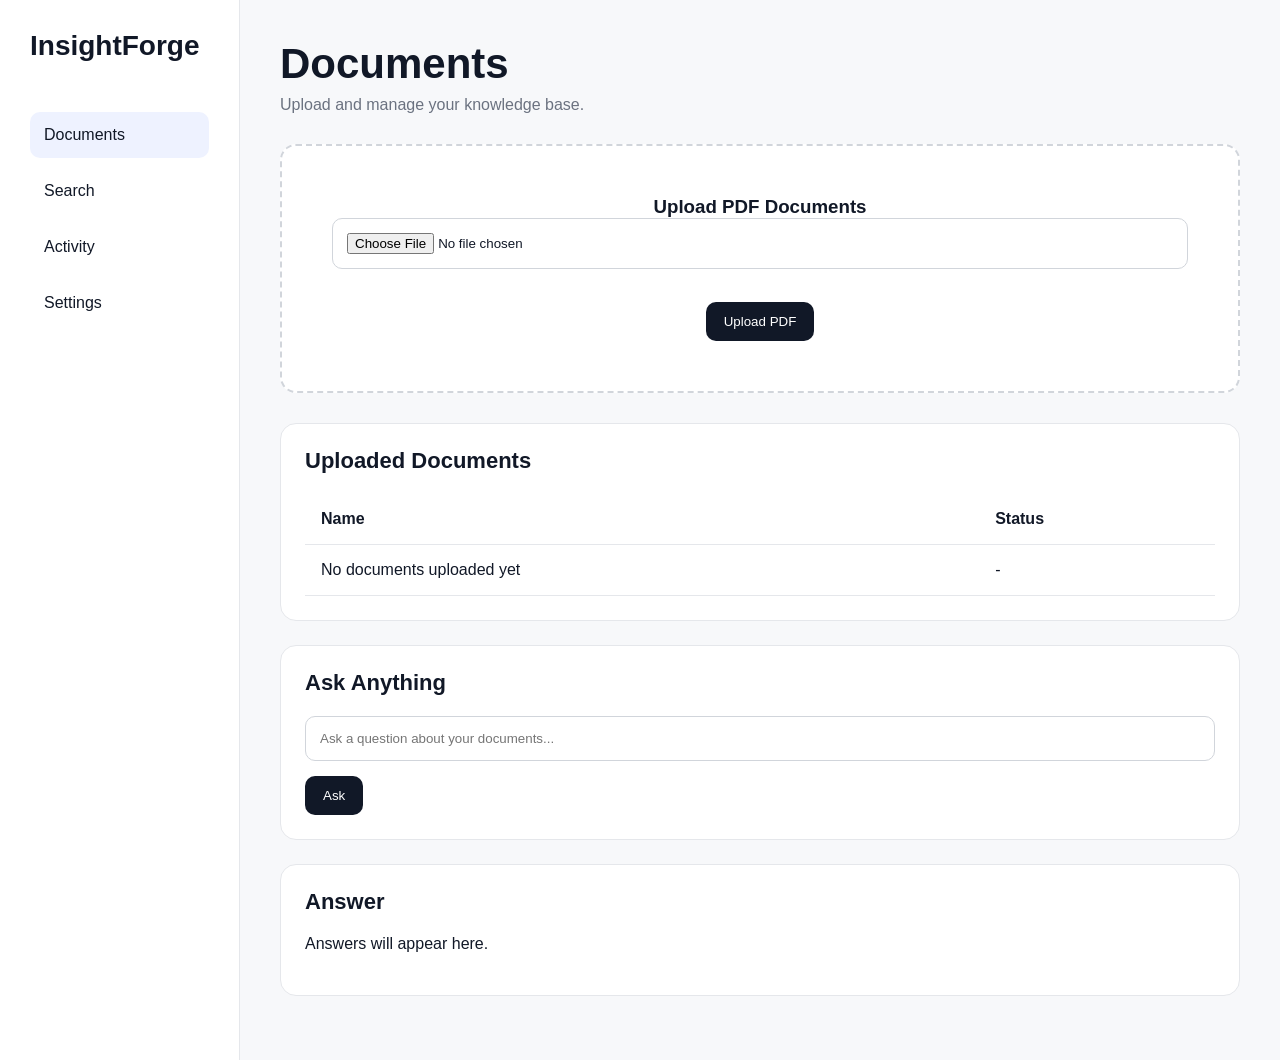
==== templates/index.html @ 0a53cc31 "InsightForge AI MVP" ====
<!DOCTYPE html>
<html>

<head>
    <title>InsightForge</title>
    <link rel="stylesheet" href="/static/css/style.css">
</head>

<body>

<div class="layout">

    <aside class="sidebar">

        <div class="logo">
            InsightForge
        </div>

        <nav>

            <div class="nav-item active">
                Documents
            </div>

            <div class="nav-item">
                Search
            </div>

            <div class="nav-item">
                Activity
            </div>

            <div class="nav-item">
                Settings
            </div>

        </nav>

    </aside>

    <main class="content">

        <div class="header">

            <h1>Documents</h1>

            <p>
                Upload and manage your knowledge base.
            </p>

        </div>

        <div class="upload-box">

            <h3>Upload PDF Documents</h3>

            <input
                type="file"
                id="pdfFile"
                accept=".pdf"
            >

            <br><br>

            <button
                onclick="uploadPDF()"
            >
                Upload PDF
            </button>

        </div>

        <div class="section">

            <div class="section-title">
                Uploaded Documents
            </div>

            <table>

                <thead>

                    <tr>
                        <th>Name</th>
                        <th>Status</th>
                    </tr>

                </thead>

                <tbody id="documentsTable">

                    <tr>
                        <td>No documents uploaded yet</td>
                        <td>-</td>
                    </tr>

                </tbody>

            </table>

        </div>

        <div class="section">

            <div class="section-title">
                Ask Anything
            </div>

            <input
                id="question"
                type="text"
                placeholder="Ask a question about your documents..."
            >

            <button
                class="ask-btn"
                onclick="askQuestion()"
            >
                Ask
            </button>

        </div>

        <div class="section">

            <div class="section-title">
                Answer
            </div>

            <div id="answer">
                Answers will appear here.
            </div>

            <br>

            <div id="sources"></div>

        </div>

    </main>

</div>

<script src="/static/js/app.js"></script>

</body>

</html>
---- static/css/style.css ----
*{
    margin:0;
    padding:0;
    box-sizing:border-box;
    font-family:Inter,sans-serif;
}

body{
    background:#F7F8FA;
    color:#111827;
}

.layout{
    display:flex;
    min-height:100vh;
}

.sidebar{
    width:240px;
    background:white;
    border-right:1px solid #E5E7EB;
    padding:30px;
}

.logo{
    font-size:28px;
    font-weight:700;
    margin-bottom:50px;
}

.nav-item{
    padding:14px;
    border-radius:10px;
    margin-bottom:10px;
    cursor:pointer;
}

.active{
    background:#EEF2FF;
}

.content{
    flex:1;
    padding:40px;
}

.header h1{
    font-size:42px;
    margin-bottom:8px;
}

.header p{
    color:#6B7280;
    margin-bottom:30px;
}

.upload-box{
    background:white;
    border:2px dashed #D1D5DB;
    border-radius:16px;
    padding:50px;
    text-align:center;
    margin-bottom:30px;
}

button{
    background:#111827;
    color:white;
    border:none;
    padding:12px 18px;
    border-radius:10px;
    cursor:pointer;
    margin-top:15px;
}

.section{
    background:white;
    border:1px solid #E5E7EB;
    border-radius:16px;
    padding:24px;
    margin-bottom:24px;
}

.section-title{
    font-size:22px;
    font-weight:600;
    margin-bottom:20px;
}

table{
    width:100%;
    border-collapse:collapse;
}

th,td{
    padding:16px;
    text-align:left;
    border-bottom:1px solid #E5E7EB;
}

input{
    width:100%;
    padding:14px;
    border:1px solid #D1D5DB;
    border-radius:10px;
}

.ask-btn{
    margin-top:15px;
}
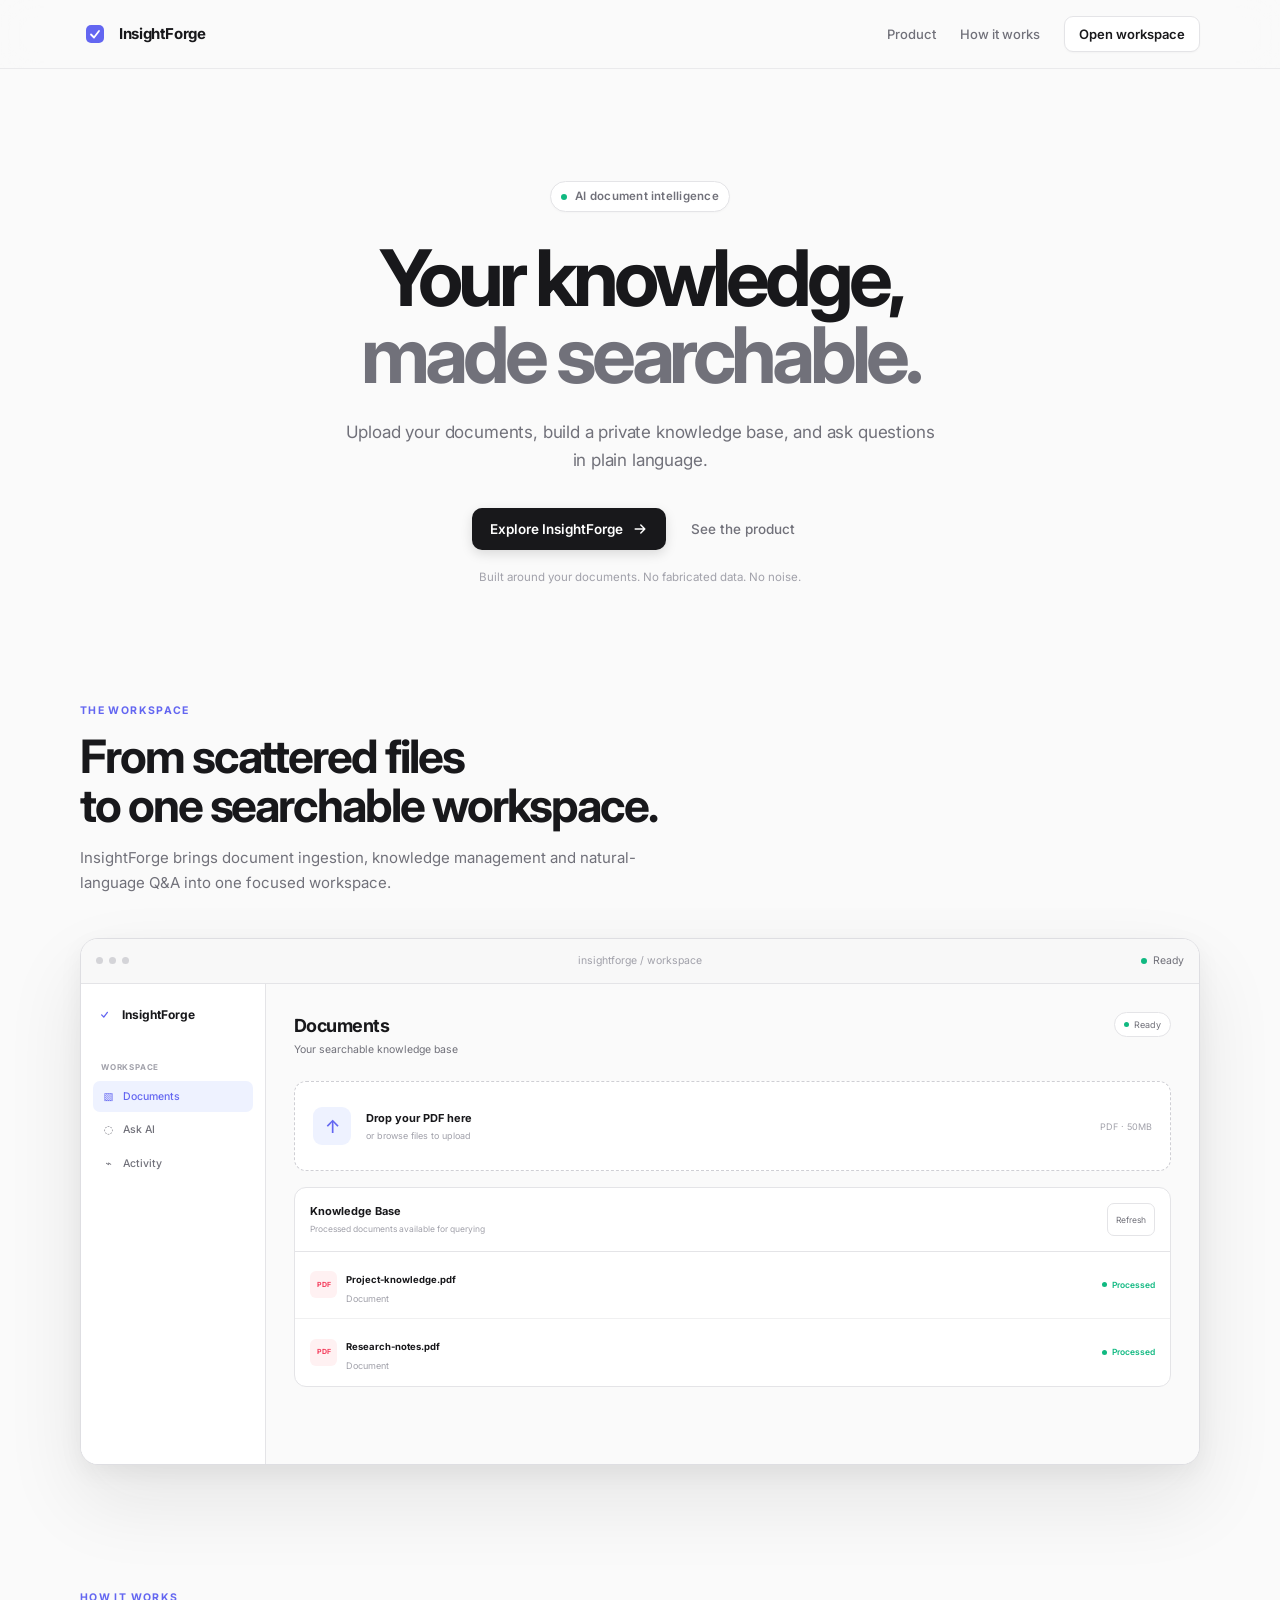
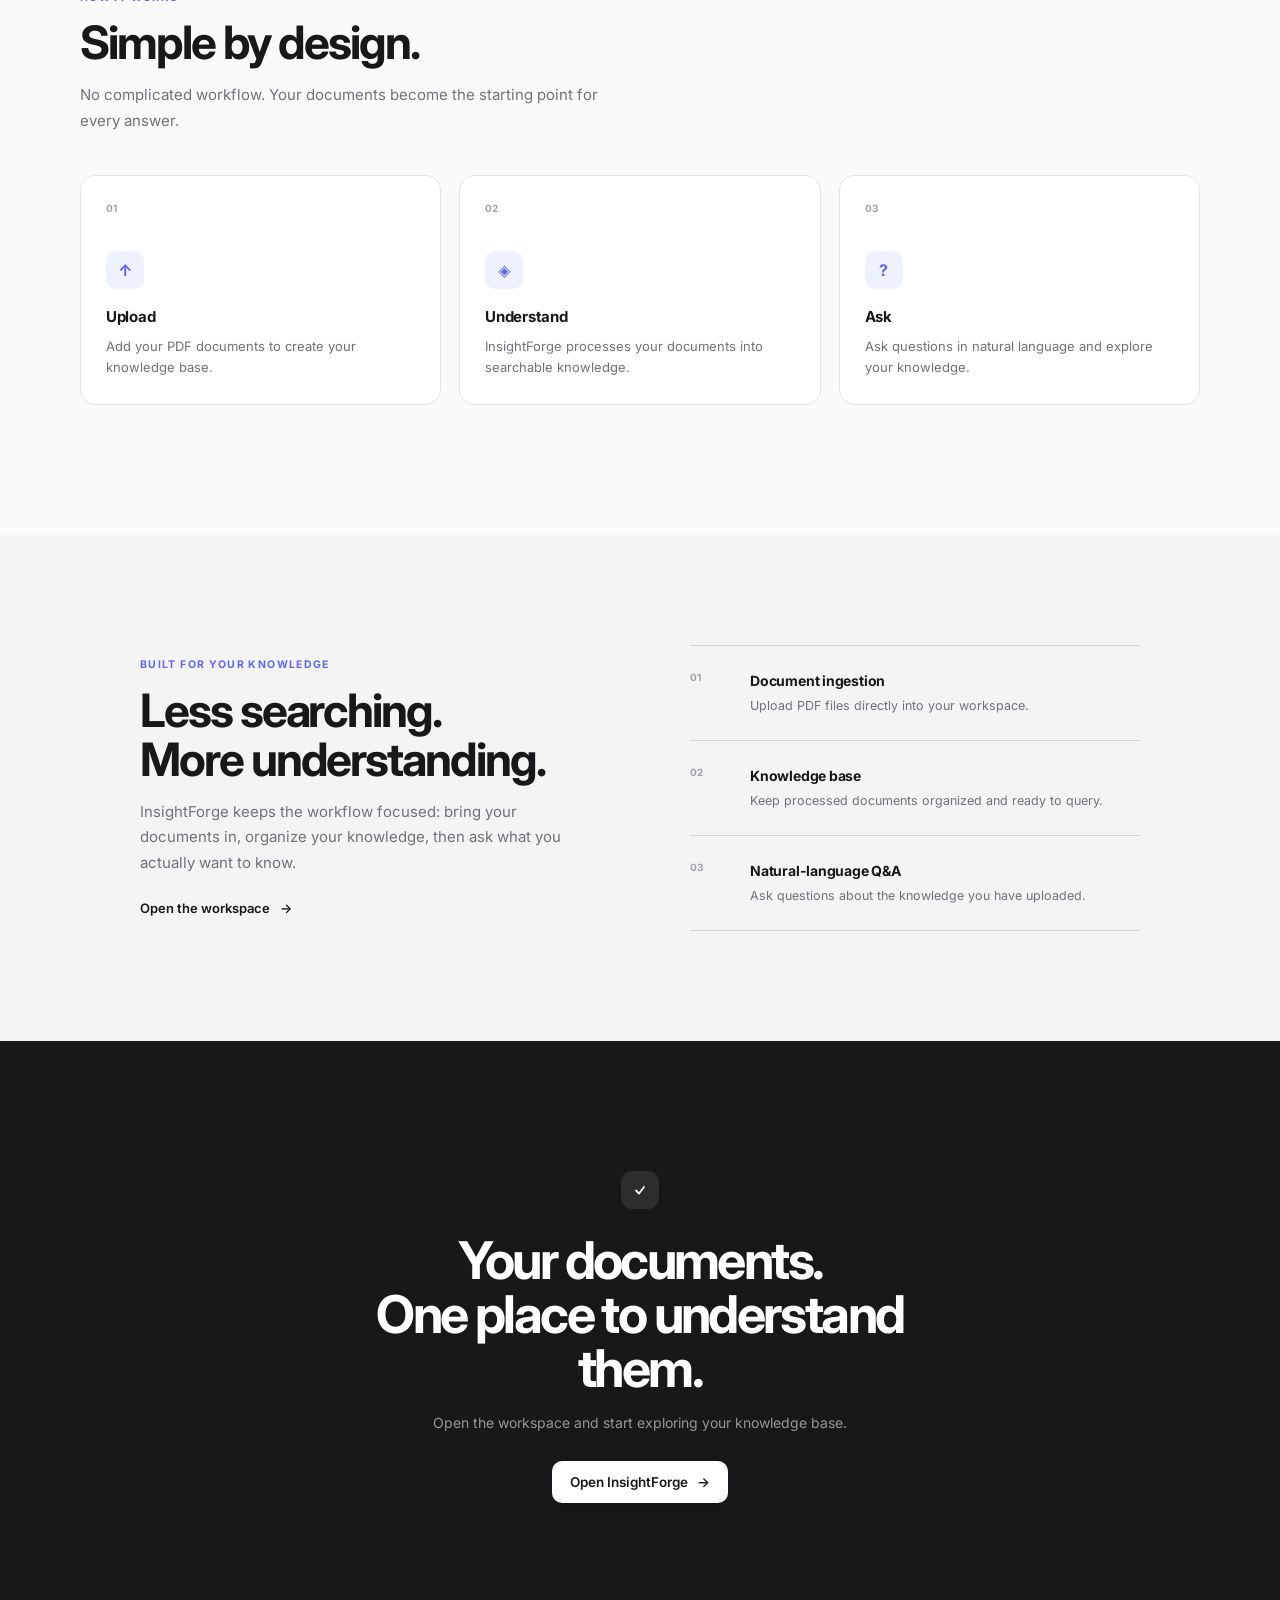
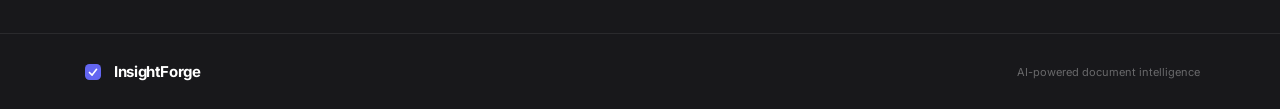
==== commit 6de147fa: "Update InsightForge product experience" ====
--- a/templates/index.html
+++ b/templates/index.html
@@ -1,147 +1,1176 @@
 <!DOCTYPE html>
-<html>
+<html lang="en">
 
 <head>
-    <title>InsightForge</title>
-    <link rel="stylesheet" href="/static/css/style.css">
+  <meta charset="UTF-8" />
+  <meta name="viewport" content="width=device-width, initial-scale=1.0" />
+
+  <title>InsightForge — Your knowledge, made searchable.</title>
+
+  <meta
+    name="description"
+    content="InsightForge turns your documents into a searchable knowledge workspace."
+  />
+
+  <link rel="preconnect" href="https://fonts.googleapis.com">
+  <link rel="preconnect" href="https://fonts.gstatic.com" crossorigin>
+
+  <link
+    href="https://fonts.googleapis.com/css2?family=Inter:wght@400;450;500;600;650;700&display=swap"
+    rel="stylesheet"
+  />
+
+  <link rel="stylesheet" href="/static/css/style.css" />
+  <link rel="stylesheet" href="/static/css/landing.css" />
 </head>
 
 <body>
 
-<div class="layout">
-
+  <!-- =====================================================
+       PREMIUM LANDING PAGE
+       ===================================================== -->
+
+  <section id="landingPage" class="landing-page">
+
+    <!-- NAV -->
+    <header class="landing-nav">
+      <div class="landing-nav-inner">
+
+        <a href="#" class="landing-brand" onclick="return showLanding()">
+          <div class="brand-mark">
+            <svg width="18" height="18" viewBox="0 0 18 18" fill="none">
+              <rect width="18" height="18" rx="5" fill="currentColor"/>
+              <path
+                d="M5 9.5L8 12.5L13 6"
+                stroke="white"
+                stroke-width="1.8"
+                stroke-linecap="round"
+                stroke-linejoin="round"
+              />
+            </svg>
+          </div>
+
+          <span>InsightForge</span>
+        </a>
+
+        <div class="landing-nav-right">
+          <button
+            class="landing-nav-link"
+            onclick="scrollToProduct()"
+          >
+            Product
+          </button>
+
+          <button
+            class="landing-nav-link"
+            onclick="scrollToHow()"
+          >
+            How it works
+          </button>
+
+          <button
+            class="landing-nav-button"
+            onclick="openWorkspace()"
+          >
+            Open workspace
+          </button>
+        </div>
+
+      </div>
+    </header>
+
+
+    <!-- HERO -->
+    <main>
+
+      <section class="landing-hero">
+
+        <div class="hero-eyebrow">
+          <span class="eyebrow-dot"></span>
+          AI document intelligence
+        </div>
+
+        <h1>
+          Your knowledge,<br>
+          <span>made searchable.</span>
+        </h1>
+
+        <p class="hero-copy">
+          Upload your documents, build a private knowledge base,
+          and ask questions in plain language.
+        </p>
+
+        <div class="hero-actions">
+
+          <button
+            class="hero-primary"
+            onclick="openWorkspace()"
+          >
+            Explore InsightForge
+
+            <svg width="16" height="16" viewBox="0 0 20 20" fill="none">
+              <path
+                d="M4 10h11M11 5l5 5-5 5"
+                stroke="currentColor"
+                stroke-width="1.8"
+                stroke-linecap="round"
+                stroke-linejoin="round"
+              />
+            </svg>
+          </button>
+
+          <button
+            class="hero-secondary"
+            onclick="scrollToProduct()"
+          >
+            See the product
+          </button>
+
+        </div>
+
+        <div class="hero-note">
+          Built around your documents. No fabricated data. No noise.
+        </div>
+
+      </section>
+
+
+      <!-- PRODUCT SHOWCASE -->
+      <section
+        id="productShowcase"
+        class="product-section"
+      >
+
+        <div class="section-intro reveal">
+
+          <div class="section-kicker">
+            THE WORKSPACE
+          </div>
+
+          <h2>
+            From scattered files<br>
+            to one searchable workspace.
+          </h2>
+
+          <p>
+            InsightForge brings document ingestion, knowledge management
+            and natural-language Q&amp;A into one focused workspace.
+          </p>
+
+        </div>
+
+
+        <!-- Browser frame -->
+        <div class="product-browser reveal">
+
+          <div class="browser-top">
+
+            <div class="browser-dots">
+              <span></span>
+              <span></span>
+              <span></span>
+            </div>
+
+            <div class="browser-address">
+              insightforge / workspace
+            </div>
+
+            <div class="browser-status">
+              <span></span>
+              Ready
+            </div>
+
+          </div>
+
+
+          <div class="browser-content">
+
+            <!-- Mini sidebar -->
+            <aside class="mock-sidebar">
+
+              <div class="mock-logo">
+                <div class="mock-logo-mark">
+                  <svg width="13" height="13" viewBox="0 0 18 18" fill="none">
+                    <path
+                      d="M5 9.5L8 12.5L13 6"
+                      stroke="currentColor"
+                      stroke-width="1.8"
+                      stroke-linecap="round"
+                      stroke-linejoin="round"
+                    />
+                  </svg>
+                </div>
+                InsightForge
+              </div>
+
+              <div class="mock-label">
+                WORKSPACE
+              </div>
+
+              <div class="mock-nav active">
+                <span class="mock-nav-icon">▧</span>
+                Documents
+              </div>
+
+              <div class="mock-nav">
+                <span class="mock-nav-icon">◌</span>
+                Ask AI
+              </div>
+
+              <div class="mock-nav">
+                <span class="mock-nav-icon">⌁</span>
+                Activity
+              </div>
+
+            </aside>
+
+
+            <!-- Mini workspace -->
+            <div class="mock-main">
+
+              <div class="mock-header">
+
+                <div>
+                  <div class="mock-title">
+                    Documents
+                  </div>
+
+                  <div class="mock-subtitle">
+                    Your searchable knowledge base
+                  </div>
+                </div>
+
+                <div class="mock-ready">
+                  <span></span>
+                  Ready
+                </div>
+
+              </div>
+
+
+              <!-- Upload -->
+              <div class="mock-upload">
+
+                <div class="mock-upload-icon">
+                  ↑
+                </div>
+
+                <div>
+                  <strong>
+                    Drop your PDF here
+                  </strong>
+
+                  <small>
+                    or browse files to upload
+                  </small>
+                </div>
+
+                <span class="mock-upload-meta">
+                  PDF · 50MB
+                </span>
+
+              </div>
+
+
+              <!-- Knowledge card -->
+              <div class="mock-card">
+
+                <div class="mock-card-header">
+
+                  <div>
+                    <strong>
+                      Knowledge Base
+                    </strong>
+
+                    <small>
+                      Processed documents available for querying
+                    </small>
+                  </div>
+
+                  <button>
+                    Refresh
+                  </button>
+
+                </div>
+
+
+                <div class="mock-document">
+
+                  <div class="mock-file">
+
+                    <div class="pdf-icon">
+                      PDF
+                    </div>
+
+                    <div>
+                      <strong>
+                        Project-knowledge.pdf
+                      </strong>
+
+                      <small>
+                        Document
+                      </small>
+                    </div>
+
+                  </div>
+
+                  <div class="mock-processed">
+                    <span></span>
+                    Processed
+                  </div>
+
+                </div>
+
+
+                <div class="mock-document">
+
+                  <div class="mock-file">
+
+                    <div class="pdf-icon">
+                      PDF
+                    </div>
+
+                    <div>
+                      <strong>
+                        Research-notes.pdf
+                      </strong>
+
+                      <small>
+                        Document
+                      </small>
+                    </div>
+
+                  </div>
+
+                  <div class="mock-processed">
+                    <span></span>
+                    Processed
+                  </div>
+
+                </div>
+
+              </div>
+
+            </div>
+
+          </div>
+
+        </div>
+
+      </section>
+
+
+      <!-- HOW IT WORKS -->
+      <section
+        id="howSection"
+        class="how-section"
+      >
+
+        <div class="section-intro reveal">
+
+          <div class="section-kicker">
+            HOW IT WORKS
+          </div>
+
+          <h2>
+            Simple by design.
+          </h2>
+
+          <p>
+            No complicated workflow. Your documents become the
+            starting point for every answer.
+          </p>
+
+        </div>
+
+
+        <div class="steps-grid">
+
+          <article class="step-card reveal">
+
+            <div class="step-number">
+              01
+            </div>
+
+            <div class="step-icon">
+              ↑
+            </div>
+
+            <h3>
+              Upload
+            </h3>
+
+            <p>
+              Add your PDF documents to create your knowledge base.
+            </p>
+
+          </article>
+
+
+          <article class="step-card reveal">
+
+            <div class="step-number">
+              02
+            </div>
+
+            <div class="step-icon">
+              ◈
+            </div>
+
+            <h3>
+              Understand
+            </h3>
+
+            <p>
+              InsightForge processes your documents into searchable knowledge.
+            </p>
+
+          </article>
+
+
+          <article class="step-card reveal">
+
+            <div class="step-number">
+              03
+            </div>
+
+            <div class="step-icon">
+              ?
+            </div>
+
+            <h3>
+              Ask
+            </h3>
+
+            <p>
+              Ask questions in natural language and explore your knowledge.
+            </p>
+
+          </article>
+
+        </div>
+
+      </section>
+
+
+      <!-- CAPABILITIES -->
+      <section class="capabilities-section">
+
+        <div class="capabilities-grid">
+
+          <div class="capability-copy reveal">
+
+            <div class="section-kicker">
+              BUILT FOR YOUR KNOWLEDGE
+            </div>
+
+            <h2>
+              Less searching.<br>
+              More understanding.
+            </h2>
+
+            <p>
+              InsightForge keeps the workflow focused:
+              bring your documents in, organize your knowledge,
+              then ask what you actually want to know.
+            </p>
+
+            <button
+              class="inline-cta"
+              onclick="openWorkspace()"
+            >
+              Open the workspace
+              <span>→</span>
+            </button>
+
+          </div>
+
+
+          <div class="capability-list reveal">
+
+            <div class="capability-item">
+
+              <div class="capability-index">
+                01
+              </div>
+
+              <div>
+                <h3>
+                  Document ingestion
+                </h3>
+
+                <p>
+                  Upload PDF files directly into your workspace.
+                </p>
+              </div>
+
+            </div>
+
+
+            <div class="capability-item">
+
+              <div class="capability-index">
+                02
+              </div>
+
+              <div>
+                <h3>
+                  Knowledge base
+                </h3>
+
+                <p>
+                  Keep processed documents organized and ready to query.
+                </p>
+              </div>
+
+            </div>
+
+
+            <div class="capability-item">
+
+              <div class="capability-index">
+                03
+              </div>
+
+              <div>
+                <h3>
+                  Natural-language Q&amp;A
+                </h3>
+
+                <p>
+                  Ask questions about the knowledge you have uploaded.
+                </p>
+              </div>
+
+            </div>
+
+          </div>
+
+        </div>
+
+      </section>
+
+
+      <!-- FINAL CTA -->
+      <section class="final-section">
+
+        <div class="final-inner reveal">
+
+          <div class="final-mark">
+            <svg width="18" height="18" viewBox="0 0 18 18" fill="none">
+              <path
+                d="M5 9.5L8 12.5L13 6"
+                stroke="currentColor"
+                stroke-width="1.8"
+                stroke-linecap="round"
+                stroke-linejoin="round"
+              />
+            </svg>
+          </div>
+
+          <h2>
+            Your documents.<br>
+            One place to understand them.
+          </h2>
+
+          <p>
+            Open the workspace and start exploring your knowledge base.
+          </p>
+
+          <button
+            class="hero-primary final-button"
+            onclick="openWorkspace()"
+          >
+            Open InsightForge
+            <span>→</span>
+          </button>
+
+        </div>
+
+      </section>
+
+    </main>
+
+
+    <!-- FOOTER -->
+    <footer class="landing-footer">
+
+      <div class="footer-inner">
+
+        <div class="landing-brand">
+
+          <div class="brand-mark small">
+            <svg width="16" height="16" viewBox="0 0 18 18" fill="none">
+              <rect width="18" height="18" rx="5" fill="currentColor"/>
+              <path
+                d="M5 9.5L8 12.5L13 6"
+                stroke="white"
+                stroke-width="1.8"
+                stroke-linecap="round"
+                stroke-linejoin="round"
+              />
+            </svg>
+          </div>
+
+          <span>InsightForge</span>
+
+        </div>
+
+        <span class="footer-note">
+          AI-powered document intelligence
+        </span>
+
+      </div>
+
+    </footer>
+
+  </section>
+
+
+  <!-- =====================================================
+       EXISTING INSIGHTFORGE APPLICATION
+       DO NOT REMOVE — BACKEND LOGIC DEPENDS ON THESE IDs.
+       ===================================================== -->
+
+  <div
+    class="layout"
+    id="workspaceApp"
+    style="display:none;"
+  >
+
+    <!-- Sidebar -->
     <aside class="sidebar">
 
+      <div class="sidebar-header">
+
         <div class="logo">
+
+          <div class="logo-mark">
+
+            <svg width="18" height="18" viewBox="0 0 18 18" fill="none">
+              <rect width="18" height="18" rx="5" fill="#6366F1"/>
+              <path
+                d="M5 9.5L8 12.5L13 6"
+                stroke="white"
+                stroke-width="1.8"
+                stroke-linecap="round"
+                stroke-linejoin="round"
+              />
+            </svg>
+
+          </div>
+
+          <span class="logo-text">
             InsightForge
-        </div>
-
-        <nav>
-
-            <div class="nav-item active">
-                Documents
-            </div>
-
-            <div class="nav-item">
-                Search
-            </div>
-
-            <div class="nav-item">
-                Activity
-            </div>
-
-            <div class="nav-item">
-                Settings
-            </div>
-
-        </nav>
+          </span>
+
+        </div>
+
+      </div>
+
+
+      <div class="sidebar-section-label">
+        Workspace
+      </div>
+
+
+      <nav class="sidebar-nav">
+
+        <div
+          class="nav-item active"
+          data-section="documents"
+        >
+
+          <svg class="nav-icon" viewBox="0 0 20 20" fill="none">
+            <path
+              d="M6 2h8l4 4v12a2 2 0 01-2 2H4a2 2 0 01-2-2V4a2 2 0 012-2z"
+              stroke="currentColor"
+              stroke-width="1.5"
+            />
+            <path
+              d="M14 2v4h4M8 12h4M8 9h4M8 15h2"
+              stroke="currentColor"
+              stroke-width="1.5"
+              stroke-linecap="round"
+            />
+          </svg>
+
+          <span>Documents</span>
+
+          <div
+            id="doc-count-badge"
+            class="nav-badge"
+            style="display:none"
+          >
+            0
+          </div>
+
+        </div>
+
+
+        <div
+          class="nav-item"
+          data-section="ask"
+        >
+
+          <svg class="nav-icon" viewBox="0 0 20 20" fill="none">
+            <path
+              d="M10 2C5.58 2 2 5.36 2 9.5c0 1.83.67 3.51 1.77 4.81L3 17l2.85-.73A8.1 8.1 0 0010 17c4.42 0 8-3.36 8-7.5S14.42 2 10 2z"
+              stroke="currentColor"
+              stroke-width="1.5"
+            />
+            <path
+              d="M7 9.5h6M7 12h4"
+              stroke="currentColor"
+              stroke-width="1.5"
+              stroke-linecap="round"
+            />
+          </svg>
+
+          <span>Ask AI</span>
+
+        </div>
+
+
+        <div
+          class="nav-item"
+          data-section="activity"
+        >
+
+          <svg class="nav-icon" viewBox="0 0 20 20" fill="none">
+            <path
+              d="M2 10h2l2-5 3 10 2-8 2 4 1-2h2"
+              stroke="currentColor"
+              stroke-width="1.5"
+              stroke-linecap="round"
+            />
+          </svg>
+
+          <span>Activity</span>
+
+        </div>
+
+
+        <div
+          class="nav-item"
+          data-section="settings"
+        >
+
+          <svg class="nav-icon" viewBox="0 0 20 20" fill="none">
+            <circle
+              cx="10"
+              cy="10"
+              r="3"
+              stroke="currentColor"
+              stroke-width="1.5"
+            />
+
+            <path
+              d="M10 2v2M10 16v2M2 10h2M16 10h2"
+              stroke="currentColor"
+              stroke-width="1.5"
+              stroke-linecap="round"
+            />
+
+          </svg>
+
+          <span>Settings</span>
+
+        </div>
+
+      </nav>
+
+
+      <div class="sidebar-footer">
+
+        <div class="sidebar-footer-inner">
+
+          <div class="avatar">
+            SR
+          </div>
+
+          <div class="sidebar-footer-info">
+
+            <div class="sidebar-footer-name">
+              Workspace
+            </div>
+
+            <div class="sidebar-footer-plan">
+              Free Plan
+            </div>
+
+          </div>
+
+        </div>
+
+      </div>
 
     </aside>
 
-    <main class="content">
-
-        <div class="header">
-
-            <h1>Documents</h1>
-
-            <p>
-                Upload and manage your knowledge base.
-            </p>
-
-        </div>
-
-        <div class="upload-box">
-
-            <h3>Upload PDF Documents</h3>
-
-            <input
-                type="file"
-                id="pdfFile"
-                accept=".pdf"
+
+    <!-- Main -->
+    <main class="main">
+
+      <header class="topbar">
+
+        <div class="topbar-left">
+
+          <h1
+            class="topbar-title"
+            id="page-title"
+          >
+            Documents
+          </h1>
+
+          <p
+            class="topbar-subtitle"
+            id="page-subtitle"
+          >
+            Upload and manage your knowledge base.
+          </p>
+
+        </div>
+
+
+        <div class="topbar-right">
+
+          <div
+            class="status-pill"
+            id="status-pill"
+          >
+
+            <span class="status-dot"></span>
+
+            <span id="status-text">
+              Ready
+            </span>
+
+          </div>
+
+        </div>
+
+      </header>
+
+
+      <!-- Documents -->
+      <div
+        class="page-section"
+        id="section-documents"
+      >
+
+        <div
+          class="upload-area"
+          id="uploadArea"
+          ondragover="handleDragOver(event)"
+          ondragleave="handleDragLeave(event)"
+          ondrop="handleDrop(event)"
+        >
+
+          <div class="upload-area-inner">
+
+            <div class="upload-icon-wrap">
+
+              <svg width="28" height="28" viewBox="0 0 28 28" fill="none">
+                <path
+                  d="M14 4v14M8 10l6-6 6 6"
+                  stroke="#6366F1"
+                  stroke-width="2"
+                  stroke-linecap="round"
+                  stroke-linejoin="round"
+                />
+
+                <path
+                  d="M4 20v2a2 2 0 002 2h16a2 2 0 002-2v-2"
+                  stroke="#6366F1"
+                  stroke-width="2"
+                  stroke-linecap="round"
+                />
+              </svg>
+
+            </div>
+
+
+            <div class="upload-text-block">
+
+              <div class="upload-heading">
+                Drop your PDF here
+              </div>
+
+              <div class="upload-sub">
+                or
+                <label
+                  class="upload-link"
+                  for="pdfFile"
+                >
+                  browse files
+                </label>
+                to upload
+              </div>
+
+            </div>
+
+
+            <div class="upload-meta">
+              Supports PDF · Up to 50MB per file
+            </div>
+
+          </div>
+
+
+          <input
+            type="file"
+            id="pdfFile"
+            accept=".pdf"
+            style="display:none"
+            onchange="handleFileSelect(event)"
+          />
+
+
+          <div
+            class="upload-selected"
+            id="uploadSelected"
+            style="display:none"
+          >
+
+            <div class="selected-file-row">
+
+              <svg width="16" height="16" viewBox="0 0 20 20" fill="none">
+                <path
+                  d="M6 2h8l4 4v12a2 2 0 01-2 2H4a2 2 0 01-2-2V4a2 2 0 012-2z"
+                  stroke="#6366F1"
+                  stroke-width="1.5"
+                />
+              </svg>
+
+              <span
+                id="selectedFileName"
+                class="selected-file-name"
+              ></span>
+
+              <button
+                class="clear-file-btn"
+                onclick="clearFile()"
+              >
+                ✕
+              </button>
+
+            </div>
+
+
+            <button
+              class="btn-primary"
+              onclick="uploadPDF()"
             >
-
-            <br><br>
+              Upload &amp; Process
+            </button>
+
+          </div>
+
+        </div>
+
+
+        <div
+          id="toast"
+          class="toast"
+          style="display:none"
+        ></div>
+
+
+        <div class="card">
+
+          <div class="card-header">
+
+            <div>
+
+              <div class="card-title">
+                Knowledge Base
+              </div>
+
+              <div class="card-subtitle">
+                All processed documents available for querying
+              </div>
+
+            </div>
+
 
             <button
-                onclick="uploadPDF()"
+              class="btn-ghost"
+              onclick="loadDocuments()"
             >
-                Upload PDF
+              Refresh
             </button>
 
-        </div>
-
-        <div class="section">
-
-            <div class="section-title">
-                Uploaded Documents
-            </div>
-
-            <table>
-
-                <thead>
-
-                    <tr>
-                        <th>Name</th>
-                        <th>Status</th>
-                    </tr>
-
-                </thead>
-
-                <tbody id="documentsTable">
-
-                    <tr>
-                        <td>No documents uploaded yet</td>
-                        <td>-</td>
-                    </tr>
-
-                </tbody>
+          </div>
+
+
+          <div class="table-wrap">
+
+            <table class="doc-table">
+
+              <thead>
+
+                <tr>
+                  <th>Document</th>
+                  <th>Status</th>
+                  <th>Actions</th>
+                </tr>
+
+              </thead>
+
+              <tbody id="documentsTable">
+
+                <tr class="empty-row">
+
+                  <td colspan="3">
+
+                    <div class="empty-state">
+
+                      <div class="empty-state-title">
+                        No documents yet
+                      </div>
+
+                      <div class="empty-state-sub">
+                        Upload a PDF above to build your knowledge base
+                      </div>
+
+                    </div>
+
+                  </td>
+
+                </tr>
+
+              </tbody>
 
             </table>
 
-        </div>
-
-        <div class="section">
-
-            <div class="section-title">
-                Ask Anything
-            </div>
-
-            <input
+          </div>
+
+        </div>
+
+      </div>
+
+
+      <!-- Ask -->
+      <div
+        class="page-section"
+        id="section-ask"
+        style="display:none"
+      >
+
+        <div class="chat-layout">
+
+          <div
+            class="chat-thread"
+            id="chatThread"
+          >
+
+            <div class="chat-welcome">
+
+              <div class="chat-welcome-icon">
+
+                <svg width="28" height="28" viewBox="0 0 28 28" fill="none">
+                  <rect
+                    width="28"
+                    height="28"
+                    rx="8"
+                    fill="#EEF2FF"
+                  />
+
+                  <path
+                    d="M8 14.5L11.5 18L20 10"
+                    stroke="#6366F1"
+                    stroke-width="2"
+                    stroke-linecap="round"
+                    stroke-linejoin="round"
+                  />
+
+                </svg>
+
+              </div>
+
+
+              <div class="chat-welcome-text">
+
+                <div class="chat-welcome-title">
+                  Ask anything about your documents
+                </div>
+
+                <div class="chat-welcome-sub">
+                  InsightForge will search across your knowledge base and synthesize a precise answer with sources.
+                </div>
+
+              </div>
+
+            </div>
+
+          </div>
+
+
+          <div class="chat-input-wrap">
+
+            <div class="chat-input-box">
+
+              <textarea
                 id="question"
-                type="text"
-                placeholder="Ask a question about your documents..."
-            >
-
-            <button
-                class="ask-btn"
+                class="chat-textarea"
+                placeholder="Ask a question about your documents…"
+                rows="1"
+                onkeydown="handleQuestionKey(event)"
+                oninput="autoResize(this)"
+              ></textarea>
+
+
+              <button
+                class="chat-send-btn"
                 onclick="askQuestion()"
-            >
-                Ask
-            </button>
-
-        </div>
-
-        <div class="section">
-
-            <div class="section-title">
-                Answer
-            </div>
-
-            <div id="answer">
-                Answers will appear here.
-            </div>
-
-            <br>
-
-            <div id="sources"></div>
-
-        </div>
+                id="sendBtn"
+              >
+
+                <svg width="18" height="18" viewBox="0 0 20 20" fill="none">
+
+                  <path
+                    d="M10 4v12M4 10l6-6 6 6"
+                    stroke="white"
+                    stroke-width="2"
+                    stroke-linecap="round"
+                    stroke-linejoin="round"
+                  />
+
+                </svg>
+
+              </button>
+
+            </div>
+
+
+            <div class="chat-input-hint">
+              Press <kbd>Shift + Enter</kbd> for a new line ·
+              <kbd>Enter</kbd> to send
+            </div>
+
+          </div>
+
+        </div>
+
+
+        <div
+          id="answer"
+          style="display:none"
+        ></div>
+
+        <div
+          id="sources"
+          style="display:none"
+        ></div>
+
+      </div>
 
     </main>
 
-</div>
-
-<script src="/static/js/app.js"></script>
+  </div>
+
+
+  <script src="/static/js/app.js"></script>
 
 </body>
 
--- a/static/css/style.css
+++ b/static/css/style.css
@@ -1,110 +1,1027 @@
-*{
-    margin:0;
-    padding:0;
-    box-sizing:border-box;
-    font-family:Inter,sans-serif;
-}
-
-body{
-    background:#F7F8FA;
-    color:#111827;
-}
-
-.layout{
-    display:flex;
-    min-height:100vh;
-}
-
-.sidebar{
-    width:240px;
-    background:white;
-    border-right:1px solid #E5E7EB;
-    padding:30px;
-}
-
-.logo{
-    font-size:28px;
-    font-weight:700;
-    margin-bottom:50px;
-}
-
-.nav-item{
-    padding:14px;
-    border-radius:10px;
-    margin-bottom:10px;
-    cursor:pointer;
-}
-
-.active{
-    background:#EEF2FF;
-}
-
-.content{
-    flex:1;
-    padding:40px;
-}
-
-.header h1{
-    font-size:42px;
-    margin-bottom:8px;
-}
-
-.header p{
-    color:#6B7280;
-    margin-bottom:30px;
-}
-
-.upload-box{
-    background:white;
-    border:2px dashed #D1D5DB;
-    border-radius:16px;
-    padding:50px;
-    text-align:center;
-    margin-bottom:30px;
-}
-
-button{
-    background:#111827;
-    color:white;
-    border:none;
-    padding:12px 18px;
-    border-radius:10px;
-    cursor:pointer;
-    margin-top:15px;
-}
-
-.section{
-    background:white;
-    border:1px solid #E5E7EB;
-    border-radius:16px;
-    padding:24px;
-    margin-bottom:24px;
-}
-
-.section-title{
-    font-size:22px;
-    font-weight:600;
-    margin-bottom:20px;
-}
-
-table{
-    width:100%;
-    border-collapse:collapse;
-}
-
-th,td{
-    padding:16px;
-    text-align:left;
-    border-bottom:1px solid #E5E7EB;
-}
-
-input{
-    width:100%;
-    padding:14px;
-    border:1px solid #D1D5DB;
-    border-radius:10px;
-}
-
-.ask-btn{
-    margin-top:15px;
+/* ─────────────────────────────────────────────
+   InsightForge AI — Design System
+   Inspired by: Linear, Perplexity, Vercel
+   ───────────────────────────────────────────── */
+
+/* ── Tokens ── */
+:root {
+  --bg:           #FAFAFA;
+  --surface:      #FFFFFF;
+  --surface-2:    #F4F4F5;
+  --border:       #E4E4E7;
+  --border-focus: #6366F1;
+
+  --text-primary:   #18181B;
+  --text-secondary: #71717A;
+  --text-tertiary:  #A1A1AA;
+
+  --accent:       #6366F1;
+  --accent-light: #EEF2FF;
+  --accent-dark:  #4F46E5;
+
+  --success:      #10B981;
+  --success-bg:   #ECFDF5;
+  --warning:      #F59E0B;
+  --danger:       #EF4444;
+
+  --radius-sm:  6px;
+  --radius-md:  10px;
+  --radius-lg:  14px;
+  --radius-xl:  18px;
+
+  --shadow-sm:  0 1px 3px rgba(0,0,0,.06), 0 1px 2px rgba(0,0,0,.04);
+  --shadow-md:  0 4px 12px rgba(0,0,0,.07), 0 2px 4px rgba(0,0,0,.04);
+  --shadow-lg:  0 10px 30px rgba(0,0,0,.09), 0 4px 8px rgba(0,0,0,.05);
+
+  --sidebar-w:  228px;
+  --font:       'Inter', system-ui, -apple-system, sans-serif;
+
+  --transition: 150ms cubic-bezier(0.4, 0, 0.2, 1);
+}
+
+/* ── Reset ── */
+*, *::before, *::after {
+  margin: 0;
+  padding: 0;
+  box-sizing: border-box;
+}
+
+html { height: 100%; }
+
+body {
+  font-family: var(--font);
+  background: var(--bg);
+  color: var(--text-primary);
+  min-height: 100vh;
+  line-height: 1.5;
+  -webkit-font-smoothing: antialiased;
+  -moz-osx-font-smoothing: grayscale;
+}
+
+/* ─────────────────────────────────────────────
+   Layout
+   ───────────────────────────────────────────── */
+.layout {
+  display: flex;
+  min-height: 100vh;
+}
+
+/* ─────────────────────────────────────────────
+   Sidebar
+   ───────────────────────────────────────────── */
+.sidebar {
+  width: var(--sidebar-w);
+  background: var(--surface);
+  border-right: 1px solid var(--border);
+  display: flex;
+  flex-direction: column;
+  position: fixed;
+  top: 0;
+  left: 0;
+  height: 100vh;
+  z-index: 100;
+  padding: 0;
+}
+
+.sidebar-header {
+  padding: 20px 18px 16px;
+  border-bottom: 1px solid var(--border);
+}
+
+.logo {
+  display: flex;
+  align-items: center;
+  gap: 10px;
+  text-decoration: none;
+}
+
+.logo-mark {
+  width: 32px;
+  height: 32px;
+  display: flex;
+  align-items: center;
+  justify-content: center;
+  border-radius: var(--radius-sm);
+  flex-shrink: 0;
+}
+
+.logo-text {
+  font-size: 15px;
+  font-weight: 700;
+  color: var(--text-primary);
+  letter-spacing: -0.3px;
+}
+
+.sidebar-section-label {
+  font-size: 10.5px;
+  font-weight: 600;
+  letter-spacing: 0.06em;
+  text-transform: uppercase;
+  color: var(--text-tertiary);
+  padding: 20px 18px 8px;
+}
+
+.sidebar-nav {
+  flex: 1;
+  padding: 0 10px;
+  display: flex;
+  flex-direction: column;
+  gap: 2px;
+}
+
+.nav-item {
+  display: flex;
+  align-items: center;
+  gap: 9px;
+  padding: 8px 10px;
+  border-radius: var(--radius-md);
+  font-size: 13.5px;
+  font-weight: 500;
+  color: var(--text-secondary);
+  cursor: pointer;
+  transition: background var(--transition), color var(--transition);
+  position: relative;
+  user-select: none;
+}
+
+.nav-item:hover {
+  background: var(--surface-2);
+  color: var(--text-primary);
+}
+
+.nav-item.active {
+  background: var(--accent-light);
+  color: var(--accent);
+}
+
+.nav-item.active .nav-icon {
+  color: var(--accent);
+}
+
+.nav-icon {
+  width: 16px;
+  height: 16px;
+  flex-shrink: 0;
+  color: var(--text-tertiary);
+  transition: color var(--transition);
+}
+
+.nav-item:hover .nav-icon {
+  color: var(--text-primary);
+}
+
+.nav-badge {
+  margin-left: auto;
+  background: var(--accent);
+  color: white;
+  font-size: 10px;
+  font-weight: 600;
+  padding: 1px 6px;
+  border-radius: 20px;
+  min-width: 18px;
+  text-align: center;
+  line-height: 16px;
+}
+
+.sidebar-footer {
+  padding: 14px 10px;
+  border-top: 1px solid var(--border);
+}
+
+.sidebar-footer-inner {
+  display: flex;
+  align-items: center;
+  gap: 10px;
+  padding: 8px 10px;
+  border-radius: var(--radius-md);
+  cursor: pointer;
+  transition: background var(--transition);
+}
+
+.sidebar-footer-inner:hover {
+  background: var(--surface-2);
+}
+
+.avatar {
+  width: 30px;
+  height: 30px;
+  border-radius: 8px;
+  background: linear-gradient(135deg, #6366F1, #8B5CF6);
+  color: white;
+  font-size: 11px;
+  font-weight: 700;
+  display: flex;
+  align-items: center;
+  justify-content: center;
+  flex-shrink: 0;
+  letter-spacing: 0.02em;
+}
+
+.sidebar-footer-name {
+  font-size: 13px;
+  font-weight: 600;
+  color: var(--text-primary);
+  line-height: 1.2;
+}
+
+.sidebar-footer-plan {
+  font-size: 11px;
+  color: var(--text-tertiary);
+}
+
+/* ─────────────────────────────────────────────
+   Main
+   ───────────────────────────────────────────── */
+.main {
+  margin-left: var(--sidebar-w);
+  flex: 1;
+  display: flex;
+  flex-direction: column;
+  min-height: 100vh;
+}
+
+/* ─────────────────────────────────────────────
+   Topbar
+   ───────────────────────────────────────────── */
+.topbar {
+  display: flex;
+  align-items: center;
+  justify-content: space-between;
+  padding: 24px 40px 0;
+  position: sticky;
+  top: 0;
+  background: var(--bg);
+  z-index: 10;
+  padding-bottom: 0;
+}
+
+.topbar-title {
+  font-size: 22px;
+  font-weight: 700;
+  color: var(--text-primary);
+  letter-spacing: -0.4px;
+  line-height: 1.2;
+}
+
+.topbar-subtitle {
+  font-size: 13.5px;
+  color: var(--text-secondary);
+  margin-top: 3px;
+}
+
+.status-pill {
+  display: flex;
+  align-items: center;
+  gap: 6px;
+  padding: 5px 12px;
+  background: var(--surface);
+  border: 1px solid var(--border);
+  border-radius: 20px;
+  font-size: 12.5px;
+  font-weight: 500;
+  color: var(--text-secondary);
+  box-shadow: var(--shadow-sm);
+}
+
+.status-dot {
+  width: 7px;
+  height: 7px;
+  border-radius: 50%;
+  background: var(--success);
+  flex-shrink: 0;
+}
+
+.status-dot.loading {
+  background: var(--warning);
+  animation: pulse 1.2s ease-in-out infinite;
+}
+
+@keyframes pulse {
+  0%, 100% { opacity: 1; }
+  50%       { opacity: 0.4; }
+}
+
+/* ─────────────────────────────────────────────
+   Page sections
+   ───────────────────────────────────────────── */
+.page-section {
+  padding: 28px 40px 48px;
+  max-width: 900px;
+  display: flex;
+  flex-direction: column;
+  gap: 20px;
+}
+
+/* ─────────────────────────────────────────────
+   Upload area
+   ───────────────────────────────────────────── */
+.upload-area {
+  background: var(--surface);
+  border: 1.5px dashed var(--border);
+  border-radius: var(--radius-xl);
+  padding: 36px 32px;
+  cursor: pointer;
+  transition: border-color var(--transition), background var(--transition), box-shadow var(--transition);
+  box-shadow: var(--shadow-sm);
+}
+
+.upload-area:hover,
+.upload-area.drag-over {
+  border-color: var(--accent);
+  background: var(--accent-light);
+  box-shadow: 0 0 0 4px rgba(99,102,241,0.08);
+}
+
+.upload-area-inner {
+  display: flex;
+  align-items: center;
+  gap: 20px;
+}
+
+.upload-icon-wrap {
+  width: 56px;
+  height: 56px;
+  border-radius: var(--radius-lg);
+  background: var(--accent-light);
+  display: flex;
+  align-items: center;
+  justify-content: center;
+  flex-shrink: 0;
+}
+
+.upload-text-block {
+  flex: 1;
+}
+
+.upload-heading {
+  font-size: 15px;
+  font-weight: 600;
+  color: var(--text-primary);
+  margin-bottom: 3px;
+}
+
+.upload-sub {
+  font-size: 13.5px;
+  color: var(--text-secondary);
+}
+
+.upload-link {
+  color: var(--accent);
+  font-weight: 600;
+  cursor: pointer;
+  text-decoration: underline;
+  text-underline-offset: 2px;
+}
+
+.upload-meta {
+  font-size: 12px;
+  color: var(--text-tertiary);
+  margin-left: auto;
+  white-space: nowrap;
+}
+
+/* Selected state */
+.upload-selected {
+  margin-top: 20px;
+  padding-top: 20px;
+  border-top: 1px solid var(--border);
+  display: flex;
+  align-items: center;
+  justify-content: space-between;
+  gap: 14px;
+}
+
+.selected-file-row {
+  display: flex;
+  align-items: center;
+  gap: 8px;
+  background: var(--surface-2);
+  border: 1px solid var(--border);
+  border-radius: var(--radius-md);
+  padding: 8px 12px;
+  flex: 1;
+  min-width: 0;
+}
+
+.selected-file-name {
+  font-size: 13.5px;
+  font-weight: 500;
+  color: var(--text-primary);
+  white-space: nowrap;
+  overflow: hidden;
+  text-overflow: ellipsis;
+  flex: 1;
+}
+
+.clear-file-btn {
+  background: none;
+  border: none;
+  padding: 2px 4px;
+  cursor: pointer;
+  font-size: 12px;
+  color: var(--text-tertiary);
+  border-radius: 4px;
+  line-height: 1;
+  transition: color var(--transition), background var(--transition);
+  margin-top: 0;
+}
+
+.clear-file-btn:hover {
+  color: var(--danger);
+  background: #FEF2F2;
+}
+
+/* ─────────────────────────────────────────────
+   Buttons
+   ───────────────────────────────────────────── */
+.btn-primary {
+  display: inline-flex;
+  align-items: center;
+  gap: 7px;
+  background: var(--accent);
+  color: white;
+  border: none;
+  padding: 9px 18px;
+  border-radius: var(--radius-md);
+  font-size: 13.5px;
+  font-weight: 600;
+  font-family: var(--font);
+  cursor: pointer;
+  transition: background var(--transition), transform var(--transition), box-shadow var(--transition);
+  white-space: nowrap;
+  box-shadow: 0 1px 3px rgba(99,102,241,.3);
+}
+
+.btn-primary:hover {
+  background: var(--accent-dark);
+  box-shadow: 0 4px 12px rgba(99,102,241,.35);
+  transform: translateY(-1px);
+}
+
+.btn-primary:active {
+  transform: translateY(0);
+}
+
+.btn-primary:disabled {
+  opacity: 0.55;
+  cursor: not-allowed;
+  transform: none;
+  box-shadow: none;
+}
+
+.btn-ghost {
+  display: inline-flex;
+  align-items: center;
+  gap: 6px;
+  background: none;
+  border: 1px solid var(--border);
+  color: var(--text-secondary);
+  padding: 7px 13px;
+  border-radius: var(--radius-md);
+  font-size: 13px;
+  font-weight: 500;
+  font-family: var(--font);
+  cursor: pointer;
+  transition: background var(--transition), color var(--transition), border-color var(--transition);
+}
+
+.btn-ghost:hover {
+  background: var(--surface-2);
+  color: var(--text-primary);
+  border-color: #D4D4D8;
+}
+
+/* ─────────────────────────────────────────────
+   Card
+   ───────────────────────────────────────────── */
+.card {
+  background: var(--surface);
+  border: 1px solid var(--border);
+  border-radius: var(--radius-xl);
+  overflow: hidden;
+  box-shadow: var(--shadow-sm);
+}
+
+.card-header {
+  display: flex;
+  align-items: center;
+  justify-content: space-between;
+  padding: 18px 24px;
+  border-bottom: 1px solid var(--border);
+}
+
+.card-title {
+  font-size: 14px;
+  font-weight: 650;
+  color: var(--text-primary);
+  letter-spacing: -0.1px;
+}
+
+.card-subtitle {
+  font-size: 12.5px;
+  color: var(--text-secondary);
+  margin-top: 2px;
+}
+
+/* ─────────────────────────────────────────────
+   Documents table
+   ───────────────────────────────────────────── */
+.table-wrap {
+  overflow-x: auto;
+}
+
+.doc-table {
+  width: 100%;
+  border-collapse: collapse;
+}
+
+.doc-table thead th {
+  padding: 10px 24px;
+  text-align: left;
+  font-size: 11px;
+  font-weight: 600;
+  letter-spacing: 0.06em;
+  text-transform: uppercase;
+  color: var(--text-tertiary);
+  background: var(--surface-2);
+  border-bottom: 1px solid var(--border);
+}
+
+.doc-table tbody tr {
+  transition: background var(--transition);
+}
+
+.doc-table tbody tr:not(.empty-row):hover {
+  background: var(--surface-2);
+}
+
+.doc-table td {
+  padding: 13px 24px;
+  font-size: 13.5px;
+  color: var(--text-primary);
+  border-bottom: 1px solid var(--border);
+}
+
+.doc-table tbody tr:last-child td {
+  border-bottom: none;
+}
+
+/* File cell */
+.file-cell {
+  display: flex;
+  align-items: center;
+  gap: 10px;
+}
+
+.file-icon {
+  width: 32px;
+  height: 32px;
+  background: #FFF1F2;
+  border-radius: var(--radius-sm);
+  display: flex;
+  align-items: center;
+  justify-content: center;
+  flex-shrink: 0;
+}
+
+.file-name {
+  font-weight: 500;
+  color: var(--text-primary);
+  white-space: nowrap;
+  overflow: hidden;
+  text-overflow: ellipsis;
+  max-width: 320px;
+}
+
+/* Status badge */
+.status-badge {
+  display: inline-flex;
+  align-items: center;
+  gap: 5px;
+  padding: 3px 9px;
+  border-radius: 20px;
+  font-size: 12px;
+  font-weight: 600;
+}
+
+.status-badge.processed {
+  background: var(--success-bg);
+  color: var(--success);
+}
+
+.status-badge.processing {
+  background: #FFFBEB;
+  color: var(--warning);
+}
+
+.status-badge-dot {
+  width: 6px;
+  height: 6px;
+  border-radius: 50%;
+  background: currentColor;
+}
+
+/* Empty state */
+.empty-state {
+  display: flex;
+  flex-direction: column;
+  align-items: center;
+  justify-content: center;
+  padding: 52px 24px;
+  gap: 10px;
+  text-align: center;
+}
+
+.empty-state-title {
+  font-size: 14px;
+  font-weight: 600;
+  color: var(--text-primary);
+}
+
+.empty-state-sub {
+  font-size: 13px;
+  color: var(--text-secondary);
+  max-width: 260px;
+}
+
+/* ─────────────────────────────────────────────
+   Chat / Ask AI layout
+   ───────────────────────────────────────────── */
+#section-ask {
+  height: calc(100vh - 100px);
+  max-width: 100%;
+  padding: 0;
+}
+
+.chat-layout {
+  display: flex;
+  flex-direction: column;
+  height: 100%;
+  padding: 0;
+}
+
+/* Thread */
+.chat-thread {
+  flex: 1;
+  overflow-y: auto;
+  padding: 28px 40px 24px;
+  display: flex;
+  flex-direction: column;
+  gap: 24px;
+  scroll-behavior: smooth;
+}
+
+.chat-welcome {
+  display: flex;
+  align-items: flex-start;
+  gap: 14px;
+  max-width: 680px;
+  margin: auto;
+  padding: 32px 0 16px;
+}
+
+.chat-welcome-icon {
+  flex-shrink: 0;
+  margin-top: 2px;
+}
+
+.chat-welcome-title {
+  font-size: 16px;
+  font-weight: 650;
+  color: var(--text-primary);
+  margin-bottom: 5px;
+  letter-spacing: -0.2px;
+}
+
+.chat-welcome-sub {
+  font-size: 14px;
+  color: var(--text-secondary);
+  line-height: 1.6;
+}
+
+/* Question bubble */
+.chat-question {
+  align-self: flex-end;
+  max-width: 65%;
+}
+
+.chat-question-bubble {
+  background: var(--accent);
+  color: white;
+  padding: 12px 18px;
+  border-radius: 16px 16px 4px 16px;
+  font-size: 14px;
+  line-height: 1.55;
+  font-weight: 450;
+  box-shadow: 0 2px 8px rgba(99,102,241,.25);
+}
+
+/* Answer block */
+.chat-answer {
+  max-width: 680px;
+  align-self: flex-start;
+  width: 100%;
+}
+
+.chat-answer-header {
+  display: flex;
+  align-items: center;
+  gap: 8px;
+  margin-bottom: 10px;
+}
+
+.ai-avatar {
+  width: 26px;
+  height: 26px;
+  border-radius: 7px;
+  background: linear-gradient(135deg, #6366F1, #8B5CF6);
+  display: flex;
+  align-items: center;
+  justify-content: center;
+  flex-shrink: 0;
+}
+
+.ai-label {
+  font-size: 12.5px;
+  font-weight: 600;
+  color: var(--text-secondary);
+  letter-spacing: 0.01em;
+}
+
+.chat-answer-body {
+  background: var(--surface);
+  border: 1px solid var(--border);
+  border-radius: 4px 16px 16px 16px;
+  padding: 18px 22px;
+  font-size: 14px;
+  line-height: 1.7;
+  color: var(--text-primary);
+  box-shadow: var(--shadow-sm);
+  border-left: 3px solid var(--accent);
+}
+
+/* Thinking state */
+.chat-thinking {
+  max-width: 680px;
+  align-self: flex-start;
+}
+
+.thinking-dots {
+  display: flex;
+  align-items: center;
+  gap: 5px;
+  padding: 14px 20px;
+  background: var(--surface);
+  border: 1px solid var(--border);
+  border-radius: 4px 14px 14px 14px;
+  width: fit-content;
+  box-shadow: var(--shadow-sm);
+}
+
+.thinking-dot {
+  width: 7px;
+  height: 7px;
+  border-radius: 50%;
+  background: var(--text-tertiary);
+  animation: bounce 1.4s ease-in-out infinite;
+}
+
+.thinking-dot:nth-child(2) { animation-delay: 0.16s; }
+.thinking-dot:nth-child(3) { animation-delay: 0.32s; }
+
+@keyframes bounce {
+  0%, 80%, 100% { transform: scale(0.7); opacity: 0.5; }
+  40%           { transform: scale(1);   opacity: 1;   }
+}
+
+/* Sources */
+.chat-sources {
+  margin-top: 12px;
+  display: flex;
+  flex-wrap: wrap;
+  gap: 6px;
+  align-items: center;
+}
+
+.sources-label {
+  font-size: 11.5px;
+  font-weight: 600;
+  color: var(--text-tertiary);
+  letter-spacing: 0.04em;
+  text-transform: uppercase;
+  margin-right: 2px;
+}
+
+.source-chip {
+  display: inline-flex;
+  align-items: center;
+  gap: 5px;
+  background: var(--surface-2);
+  border: 1px solid var(--border);
+  border-radius: 20px;
+  padding: 4px 10px;
+  font-size: 12px;
+  font-weight: 500;
+  color: var(--text-secondary);
+  cursor: default;
+  transition: background var(--transition), border-color var(--transition), color var(--transition);
+}
+
+.source-chip:hover {
+  background: var(--accent-light);
+  border-color: var(--accent);
+  color: var(--accent);
+}
+
+.source-chip-icon {
+  width: 12px;
+  height: 12px;
+  opacity: 0.6;
+}
+
+/* Input */
+.chat-input-wrap {
+  padding: 16px 40px 28px;
+  background: var(--bg);
+  border-top: 1px solid var(--border);
+}
+
+.chat-input-box {
+  display: flex;
+  align-items: flex-end;
+  gap: 10px;
+  background: var(--surface);
+  border: 1.5px solid var(--border);
+  border-radius: var(--radius-xl);
+  padding: 10px 10px 10px 18px;
+  box-shadow: var(--shadow-md);
+  transition: border-color var(--transition), box-shadow var(--transition);
+}
+
+.chat-input-box:focus-within {
+  border-color: var(--accent);
+  box-shadow: 0 0 0 3px rgba(99,102,241,.1), var(--shadow-md);
+}
+
+.chat-textarea {
+  flex: 1;
+  border: none;
+  background: none;
+  outline: none;
+  font-family: var(--font);
+  font-size: 14px;
+  color: var(--text-primary);
+  resize: none;
+  line-height: 1.5;
+  max-height: 160px;
+  padding: 2px 0;
+}
+
+.chat-textarea::placeholder {
+  color: var(--text-tertiary);
+}
+
+.chat-send-btn {
+  width: 38px;
+  height: 38px;
+  border-radius: 10px;
+  background: var(--accent);
+  border: none;
+  cursor: pointer;
+  display: flex;
+  align-items: center;
+  justify-content: center;
+  flex-shrink: 0;
+  transition: background var(--transition), transform var(--transition), box-shadow var(--transition);
+  box-shadow: 0 1px 3px rgba(99,102,241,.3);
+}
+
+.chat-send-btn:hover {
+  background: var(--accent-dark);
+  transform: scale(1.06);
+  box-shadow: 0 3px 10px rgba(99,102,241,.35);
+}
+
+.chat-send-btn:active {
+  transform: scale(0.97);
+}
+
+.chat-send-btn:disabled {
+  background: var(--surface-2);
+  cursor: not-allowed;
+  transform: none;
+  box-shadow: none;
+}
+
+.chat-send-btn:disabled svg path {
+  stroke: var(--text-tertiary);
+}
+
+.chat-input-hint {
+  font-size: 11.5px;
+  color: var(--text-tertiary);
+  margin-top: 8px;
+  padding-left: 4px;
+}
+
+kbd {
+  display: inline-block;
+  background: var(--surface-2);
+  border: 1px solid var(--border);
+  border-radius: 4px;
+  padding: 1px 5px;
+  font-size: 10.5px;
+  font-family: var(--font);
+  color: var(--text-secondary);
+}
+
+/* ─────────────────────────────────────────────
+   Toast
+   ───────────────────────────────────────────── */
+.toast {
+  position: fixed;
+  bottom: 28px;
+  right: 28px;
+  z-index: 999;
+  padding: 12px 18px;
+  border-radius: var(--radius-md);
+  font-size: 13.5px;
+  font-weight: 500;
+  box-shadow: var(--shadow-lg);
+  animation: slideUp .25s ease;
+  max-width: 340px;
+}
+
+.toast.success {
+  background: #18181B;
+  color: white;
+}
+
+.toast.error {
+  background: var(--danger);
+  color: white;
+}
+
+@keyframes slideUp {
+  from { opacity: 0; transform: translateY(10px); }
+  to   { opacity: 1; transform: translateY(0);    }
+}
+
+/* ─────────────────────────────────────────────
+   Upload progress overlay
+   ───────────────────────────────────────────── */
+.upload-progress {
+  display: flex;
+  align-items: center;
+  gap: 12px;
+  padding: 12px 16px;
+  background: var(--accent-light);
+  border-radius: var(--radius-md);
+  border: 1px solid rgba(99,102,241,.2);
+  margin-top: 16px;
+}
+
+.progress-spinner {
+  width: 18px;
+  height: 18px;
+  border: 2px solid rgba(99,102,241,.2);
+  border-top-color: var(--accent);
+  border-radius: 50%;
+  animation: spin 0.7s linear infinite;
+  flex-shrink: 0;
+}
+
+@keyframes spin {
+  to { transform: rotate(360deg); }
+}
+
+.progress-text {
+  font-size: 13px;
+  font-weight: 500;
+  color: var(--accent);
+}
+
+/* ─────────────────────────────────────────────
+   Scrollbar
+   ───────────────────────────────────────────── */
+::-webkit-scrollbar       { width: 6px; height: 6px; }
+::-webkit-scrollbar-track { background: transparent; }
+::-webkit-scrollbar-thumb { background: #D4D4D8; border-radius: 6px; }
+::-webkit-scrollbar-thumb:hover { background: #A1A1AA; }
+
+/* ─────────────────────────────────────────────
+   Responsive
+   ───────────────────────────────────────────── */
+@media (max-width: 900px) {
+  :root { --sidebar-w: 200px; }
+}
+
+@media (max-width: 700px) {
+  .sidebar { transform: translateX(-100%); }
+  .main { margin-left: 0; }
+  .topbar, .page-section { padding-left: 20px; padding-right: 20px; }
+  .chat-thread { padding-left: 20px; padding-right: 20px; }
+  .chat-input-wrap { padding-left: 20px; padding-right: 20px; }
+  .upload-area-inner { flex-direction: column; text-align: center; }
+  .upload-meta { margin-left: 0; }
 }
--- a/static/css/landing.css
+++ b/static/css/landing.css
@@ -0,0 +1,910 @@
+/* =========================================================
+   INSIGHTFORGE — PREMIUM LANDING PAGE
+   Presentation layer only.
+   Does NOT modify application logic.
+   ========================================================= */
+
+.landing-page {
+  min-height: 100vh;
+  background: #fafafa;
+  color: #18181b;
+  overflow: hidden;
+}
+
+.landing-page button {
+  font-family: var(--font);
+}
+
+
+/* =========================================================
+   NAV
+   ========================================================= */
+
+.landing-nav {
+  position: sticky;
+  top: 0;
+  z-index: 200;
+  background: rgba(250,250,250,.86);
+  backdrop-filter: blur(18px);
+  border-bottom: 1px solid rgba(228,228,231,.75);
+}
+
+.landing-nav-inner {
+  width: min(1120px, calc(100% - 40px));
+  height: 68px;
+  margin: auto;
+  display: flex;
+  align-items: center;
+  justify-content: space-between;
+}
+
+.landing-brand {
+  display: inline-flex;
+  align-items: center;
+  gap: 9px;
+  color: #18181b;
+  text-decoration: none;
+  font-size: 15px;
+  font-weight: 700;
+  letter-spacing: -.025em;
+}
+
+.brand-mark {
+  width: 30px;
+  height: 30px;
+  color: #6366f1;
+  display: grid;
+  place-items: center;
+}
+
+.brand-mark.small {
+  width: 25px;
+  height: 25px;
+}
+
+.landing-nav-right {
+  display: flex;
+  align-items: center;
+  gap: 24px;
+}
+
+.landing-nav-link {
+  border: 0;
+  background: transparent;
+  color: #71717a;
+  cursor: pointer;
+  font-size: 13px;
+  font-weight: 500;
+  padding: 6px 0;
+}
+
+.landing-nav-link:hover {
+  color: #18181b;
+}
+
+.landing-nav-button {
+  border: 1px solid #e4e4e7;
+  background: #fff;
+  color: #18181b;
+  border-radius: 9px;
+  padding: 9px 14px;
+  font-size: 13px;
+  font-weight: 600;
+  cursor: pointer;
+  box-shadow: 0 1px 2px rgba(0,0,0,.03);
+  transition: .18s ease;
+}
+
+.landing-nav-button:hover {
+  border-color: #c7c7cc;
+  transform: translateY(-1px);
+}
+
+
+/* =========================================================
+   HERO
+   ========================================================= */
+
+.landing-hero {
+  width: min(900px, calc(100% - 40px));
+  margin: auto;
+  padding: 112px 0 92px;
+  text-align: center;
+}
+
+.hero-eyebrow {
+  display: inline-flex;
+  align-items: center;
+  gap: 8px;
+  padding: 6px 10px;
+  border: 1px solid #e4e4e7;
+  border-radius: 999px;
+  background: #fff;
+  color: #71717a;
+  font-size: 11.5px;
+  font-weight: 600;
+  letter-spacing: .02em;
+  box-shadow: 0 1px 2px rgba(0,0,0,.025);
+}
+
+.eyebrow-dot {
+  width: 6px;
+  height: 6px;
+  background: #10b981;
+  border-radius: 50%;
+}
+
+.landing-hero h1 {
+  margin-top: 28px;
+  font-size: clamp(48px, 7vw, 78px);
+  line-height: .98;
+  letter-spacing: -.065em;
+  font-weight: 700;
+}
+
+.landing-hero h1 span {
+  color: #71717a;
+}
+
+.hero-copy {
+  width: min(590px, 100%);
+  margin: 25px auto 0;
+  color: #71717a;
+  font-size: 17px;
+  line-height: 1.65;
+  letter-spacing: -.01em;
+}
+
+.hero-actions {
+  margin-top: 34px;
+  display: flex;
+  justify-content: center;
+  align-items: center;
+  gap: 11px;
+}
+
+.hero-primary {
+  display: inline-flex;
+  align-items: center;
+  justify-content: center;
+  gap: 9px;
+  border: 0;
+  background: #18181b;
+  color: #fff;
+  padding: 13px 18px;
+  border-radius: 10px;
+  font-size: 13.5px;
+  font-weight: 600;
+  cursor: pointer;
+  box-shadow: 0 4px 12px rgba(0,0,0,.13);
+  transition: transform .18s ease, box-shadow .18s ease;
+}
+
+.hero-primary:hover {
+  transform: translateY(-2px);
+  box-shadow: 0 9px 24px rgba(0,0,0,.16);
+}
+
+.hero-secondary {
+  border: 0;
+  background: transparent;
+  color: #71717a;
+  padding: 13px 14px;
+  font-size: 13.5px;
+  font-weight: 500;
+  cursor: pointer;
+}
+
+.hero-secondary:hover {
+  color: #18181b;
+}
+
+.hero-note {
+  margin-top: 19px;
+  color: #a1a1aa;
+  font-size: 11.5px;
+}
+
+
+/* =========================================================
+   PRODUCT
+   ========================================================= */
+
+.product-section {
+  width: min(1120px, calc(100% - 40px));
+  margin: auto;
+  padding: 25px 0 125px;
+}
+
+.section-intro {
+  width: min(600px, 100%);
+  margin-bottom: 42px;
+}
+
+.section-kicker {
+  color: #6366f1;
+  font-size: 10.5px;
+  font-weight: 700;
+  letter-spacing: .13em;
+}
+
+.section-intro h2,
+.capability-copy h2 {
+  margin-top: 13px;
+  font-size: clamp(30px, 4vw, 46px);
+  line-height: 1.06;
+  letter-spacing: -.045em;
+}
+
+.section-intro p,
+.capability-copy p {
+  margin-top: 15px;
+  color: #71717a;
+  font-size: 15px;
+  line-height: 1.7;
+  max-width: 560px;
+}
+
+.product-browser {
+  border: 1px solid #dedee2;
+  border-radius: 18px;
+  overflow: hidden;
+  background: #fff;
+  box-shadow:
+    0 35px 80px rgba(24,24,27,.09),
+    0 8px 25px rgba(24,24,27,.05);
+  transition: transform .35s ease, box-shadow .35s ease;
+}
+
+.product-browser:hover {
+  transform: translateY(-4px);
+  box-shadow:
+    0 45px 95px rgba(24,24,27,.11),
+    0 12px 30px rgba(24,24,27,.06);
+}
+
+.browser-top {
+  height: 45px;
+  display: flex;
+  align-items: center;
+  padding: 0 15px;
+  border-bottom: 1px solid #e4e4e7;
+  background: #f8f8f8;
+}
+
+.browser-dots {
+  display: flex;
+  gap: 6px;
+}
+
+.browser-dots span {
+  width: 7px;
+  height: 7px;
+  border-radius: 50%;
+  background: #d4d4d8;
+}
+
+.browser-address {
+  position: absolute;
+  left: 50%;
+  transform: translateX(-50%);
+  font-size: 10.5px;
+  color: #a1a1aa;
+}
+
+.browser-status {
+  margin-left: auto;
+  display: flex;
+  align-items: center;
+  gap: 6px;
+  color: #71717a;
+  font-size: 10.5px;
+}
+
+.browser-status span {
+  width: 6px;
+  height: 6px;
+  border-radius: 50%;
+  background: #10b981;
+}
+
+.browser-content {
+  display: flex;
+  min-height: 480px;
+  background: #fafafa;
+}
+
+.mock-sidebar {
+  width: 185px;
+  flex-shrink: 0;
+  background: #fff;
+  border-right: 1px solid #e4e4e7;
+  padding: 20px 12px;
+}
+
+.mock-logo {
+  display: flex;
+  align-items: center;
+  gap: 7px;
+  font-size: 12px;
+  font-weight: 700;
+  margin-bottom: 35px;
+}
+
+.mock-logo-mark {
+  width: 22px;
+  height: 22px;
+  display: grid;
+  place-items: center;
+  color: #6366f1;
+}
+
+.mock-label {
+  padding: 0 8px 8px;
+  color: #a1a1aa;
+  font-size: 8px;
+  font-weight: 700;
+  letter-spacing: .1em;
+}
+
+.mock-nav {
+  padding: 8px 9px;
+  display: flex;
+  align-items: center;
+  gap: 8px;
+  border-radius: 7px;
+  color: #71717a;
+  font-size: 10.5px;
+  font-weight: 500;
+  margin-bottom: 2px;
+}
+
+.mock-nav.active {
+  color: #6366f1;
+  background: #eef2ff;
+}
+
+.mock-nav-icon {
+  width: 13px;
+  text-align: center;
+}
+
+.mock-main {
+  flex: 1;
+  padding: 28px;
+  min-width: 0;
+}
+
+.mock-header {
+  display: flex;
+  align-items: flex-start;
+  justify-content: space-between;
+}
+
+.mock-title {
+  font-size: 18px;
+  font-weight: 700;
+  letter-spacing: -.03em;
+}
+
+.mock-subtitle {
+  margin-top: 3px;
+  color: #71717a;
+  font-size: 10.5px;
+}
+
+.mock-ready {
+  display: flex;
+  align-items: center;
+  gap: 5px;
+  padding: 5px 9px;
+  background: #fff;
+  border: 1px solid #e4e4e7;
+  border-radius: 999px;
+  color: #71717a;
+  font-size: 9px;
+}
+
+.mock-ready span,
+.mock-processed span {
+  width: 5px;
+  height: 5px;
+  border-radius: 50%;
+  background: #10b981;
+}
+
+.mock-upload {
+  margin-top: 24px;
+  min-height: 90px;
+  display: flex;
+  align-items: center;
+  gap: 15px;
+  padding: 18px;
+  border: 1px dashed #cfcfd4;
+  border-radius: 12px;
+  background: #fff;
+}
+
+.mock-upload-icon {
+  width: 38px;
+  height: 38px;
+  border-radius: 9px;
+  background: #eef2ff;
+  color: #6366f1;
+  display: grid;
+  place-items: center;
+  font-size: 18px;
+  font-weight: 500;
+}
+
+.mock-upload strong {
+  display: block;
+  font-size: 11px;
+}
+
+.mock-upload small,
+.mock-file small {
+  display: block;
+  margin-top: 3px;
+  color: #a1a1aa;
+  font-size: 9px;
+}
+
+.mock-upload-meta {
+  margin-left: auto;
+  color: #a1a1aa;
+  font-size: 9px;
+}
+
+.mock-card {
+  margin-top: 16px;
+  border: 1px solid #e4e4e7;
+  border-radius: 12px;
+  overflow: hidden;
+  background: #fff;
+}
+
+.mock-card-header {
+  padding: 15px;
+  display: flex;
+  justify-content: space-between;
+  border-bottom: 1px solid #e4e4e7;
+}
+
+.mock-card-header strong {
+  display: block;
+  font-size: 11px;
+}
+
+.mock-card-header small {
+  display: block;
+  margin-top: 3px;
+  color: #a1a1aa;
+  font-size: 8.5px;
+}
+
+.mock-card-header button {
+  border: 1px solid #e4e4e7;
+  background: #fff;
+  border-radius: 7px;
+  padding: 5px 8px;
+  font-size: 8.5px;
+  color: #71717a;
+}
+
+.mock-document {
+  display: flex;
+  align-items: center;
+  justify-content: space-between;
+  padding: 13px 15px;
+  border-bottom: 1px solid #f0f0f1;
+}
+
+.mock-document:last-child {
+  border-bottom: 0;
+}
+
+.mock-file {
+  display: flex;
+  align-items: center;
+  gap: 9px;
+}
+
+.pdf-icon {
+  width: 27px;
+  height: 27px;
+  display: grid;
+  place-items: center;
+  border-radius: 6px;
+  background: #fff1f2;
+  color: #f43f5e;
+  font-size: 7px;
+  font-weight: 700;
+}
+
+.mock-file strong {
+  font-size: 9.5px;
+}
+
+.mock-processed {
+  display: flex;
+  align-items: center;
+  gap: 5px;
+  color: #10b981;
+  font-size: 8.5px;
+  font-weight: 600;
+}
+
+
+/* =========================================================
+   HOW IT WORKS
+   ========================================================= */
+
+.how-section {
+  width: min(1120px, calc(100% - 40px));
+  margin: auto;
+  padding: 0 0 130px;
+}
+
+.steps-grid {
+  display: grid;
+  grid-template-columns: repeat(3, 1fr);
+  gap: 18px;
+}
+
+.step-card {
+  position: relative;
+  padding: 25px;
+  min-height: 230px;
+  background: #fff;
+  border: 1px solid #e4e4e7;
+  border-radius: 15px;
+  transition: transform .2s ease, border-color .2s ease;
+}
+
+.step-card:hover {
+  transform: translateY(-3px);
+  border-color: #c9c9ce;
+}
+
+.step-number {
+  color: #a1a1aa;
+  font-size: 10px;
+  font-weight: 700;
+}
+
+.step-icon {
+  width: 38px;
+  height: 38px;
+  margin-top: 35px;
+  border-radius: 10px;
+  display: grid;
+  place-items: center;
+  background: #eef2ff;
+  color: #6366f1;
+  font-weight: 700;
+}
+
+.step-card h3 {
+  margin-top: 17px;
+  font-size: 15px;
+  letter-spacing: -.02em;
+}
+
+.step-card p {
+  margin-top: 7px;
+  color: #71717a;
+  font-size: 13px;
+  line-height: 1.6;
+}
+
+
+/* =========================================================
+   CAPABILITIES
+   ========================================================= */
+
+.capabilities-section {
+  background: #f4f4f5;
+  padding: 110px 20px;
+}
+
+.capabilities-grid {
+  width: min(1000px, 100%);
+  margin: auto;
+  display: grid;
+  grid-template-columns: 1fr 1fr;
+  gap: 100px;
+  align-items: center;
+}
+
+.capability-copy p {
+  max-width: 450px;
+}
+
+.inline-cta {
+  margin-top: 25px;
+  padding: 0;
+  border: 0;
+  background: transparent;
+  color: #18181b;
+  font-size: 13px;
+  font-weight: 600;
+  cursor: pointer;
+}
+
+.inline-cta span {
+  margin-left: 7px;
+  transition: transform .18s ease;
+  display: inline-block;
+}
+
+.inline-cta:hover span {
+  transform: translateX(4px);
+}
+
+.capability-list {
+  border-top: 1px solid #d4d4d8;
+}
+
+.capability-item {
+  display: grid;
+  grid-template-columns: 45px 1fr;
+  gap: 15px;
+  padding: 24px 0;
+  border-bottom: 1px solid #d4d4d8;
+}
+
+.capability-index {
+  color: #a1a1aa;
+  font-size: 10px;
+  font-weight: 700;
+}
+
+.capability-item h3 {
+  font-size: 14px;
+  letter-spacing: -.015em;
+}
+
+.capability-item p {
+  margin-top: 5px;
+  color: #71717a;
+  font-size: 12.5px;
+  line-height: 1.6;
+}
+
+
+/* =========================================================
+   FINAL CTA
+   ========================================================= */
+
+.final-section {
+  padding: 130px 20px;
+  background: #18181b;
+  color: #fff;
+  text-align: center;
+}
+
+.final-inner {
+  width: min(650px, 100%);
+  margin: auto;
+}
+
+.final-mark {
+  width: 38px;
+  height: 38px;
+  margin: auto;
+  display: grid;
+  place-items: center;
+  border-radius: 11px;
+  background: rgba(255,255,255,.09);
+  color: #fff;
+}
+
+.final-inner h2 {
+  margin-top: 25px;
+  font-size: clamp(34px, 5vw, 52px);
+  line-height: 1.04;
+  letter-spacing: -.05em;
+}
+
+.final-inner p {
+  margin-top: 16px;
+  color: rgba(255,255,255,.55);
+  font-size: 14px;
+}
+
+.final-button {
+  margin-top: 28px;
+  background: #fff;
+  color: #18181b;
+}
+
+.final-button:hover {
+  background: #f4f4f5;
+}
+
+
+/* =========================================================
+   FOOTER
+   ========================================================= */
+
+.landing-footer {
+  background: #18181b;
+  border-top: 1px solid rgba(255,255,255,.08);
+  padding: 25px 20px;
+}
+
+.footer-inner {
+  width: min(1120px, 100%);
+  margin: auto;
+  display: flex;
+  justify-content: space-between;
+  align-items: center;
+}
+
+.landing-footer .landing-brand {
+  color: #fff;
+}
+
+.footer-note {
+  color: rgba(255,255,255,.35);
+  font-size: 11px;
+}
+
+
+/* =========================================================
+   REVEAL
+   ========================================================= */
+
+.reveal {
+  opacity: 0;
+  transform: translateY(16px);
+  transition:
+    opacity .6s ease,
+    transform .6s ease;
+}
+
+.reveal.visible {
+  opacity: 1;
+  transform: translateY(0);
+}
+
+
+/* =========================================================
+   RESPONSIVE — 390px
+   ========================================================= */
+
+@media (max-width: 700px) {
+
+  .landing-nav-inner {
+    width: min(100% - 28px, 1120px);
+  }
+
+  .landing-nav-right {
+    gap: 10px;
+  }
+
+  .landing-nav-link {
+    display: none;
+  }
+
+  .landing-nav-button {
+    padding: 8px 11px;
+    font-size: 11.5px;
+  }
+
+  .landing-hero {
+    width: calc(100% - 32px);
+    padding: 78px 0 72px;
+  }
+
+  .landing-hero h1 {
+    font-size: clamp(43px, 13vw, 58px);
+  }
+
+  .hero-copy {
+    font-size: 15px;
+  }
+
+  .hero-actions {
+    flex-direction: column;
+    gap: 6px;
+  }
+
+  .hero-primary {
+    width: 100%;
+    max-width: 250px;
+  }
+
+  .product-section,
+  .how-section {
+    width: calc(100% - 32px);
+  }
+
+  .product-section {
+    padding-bottom: 90px;
+  }
+
+  .section-intro h2,
+  .capability-copy h2 {
+    font-size: 32px;
+  }
+
+  .product-browser {
+    border-radius: 13px;
+  }
+
+  .browser-content {
+    min-height: 410px;
+  }
+
+  .mock-sidebar {
+    display: none;
+  }
+
+  .mock-main {
+    padding: 18px;
+  }
+
+  .mock-upload-meta {
+    display: none;
+  }
+
+  .mock-card-header button {
+    display: none;
+  }
+
+  .steps-grid {
+    grid-template-columns: 1fr;
+  }
+
+  .step-card {
+    min-height: 190px;
+  }
+
+  .capabilities-grid {
+    grid-template-columns: 1fr;
+    gap: 50px;
+  }
+
+  .capabilities-section {
+    padding: 80px 16px;
+  }
+
+  .final-section {
+    padding: 90px 18px;
+  }
+
+  .final-inner h2 {
+    font-size: 37px;
+  }
+
+  .footer-inner {
+    flex-direction: column;
+    align-items: flex-start;
+    gap: 12px;
+  }
+
+}
+
+
+/* =========================================================
+   REDUCED MOTION
+   ========================================================= */
+
+@media (prefers-reduced-motion: reduce) {
+
+  *,
+  *::before,
+  *::after {
+    scroll-behavior: auto !important;
+    animation-duration: .01ms !important;
+    transition-duration: .01ms !important;
+  }
+
+  .reveal {
+    opacity: 1;
+    transform: none;
+  }
+
+}
